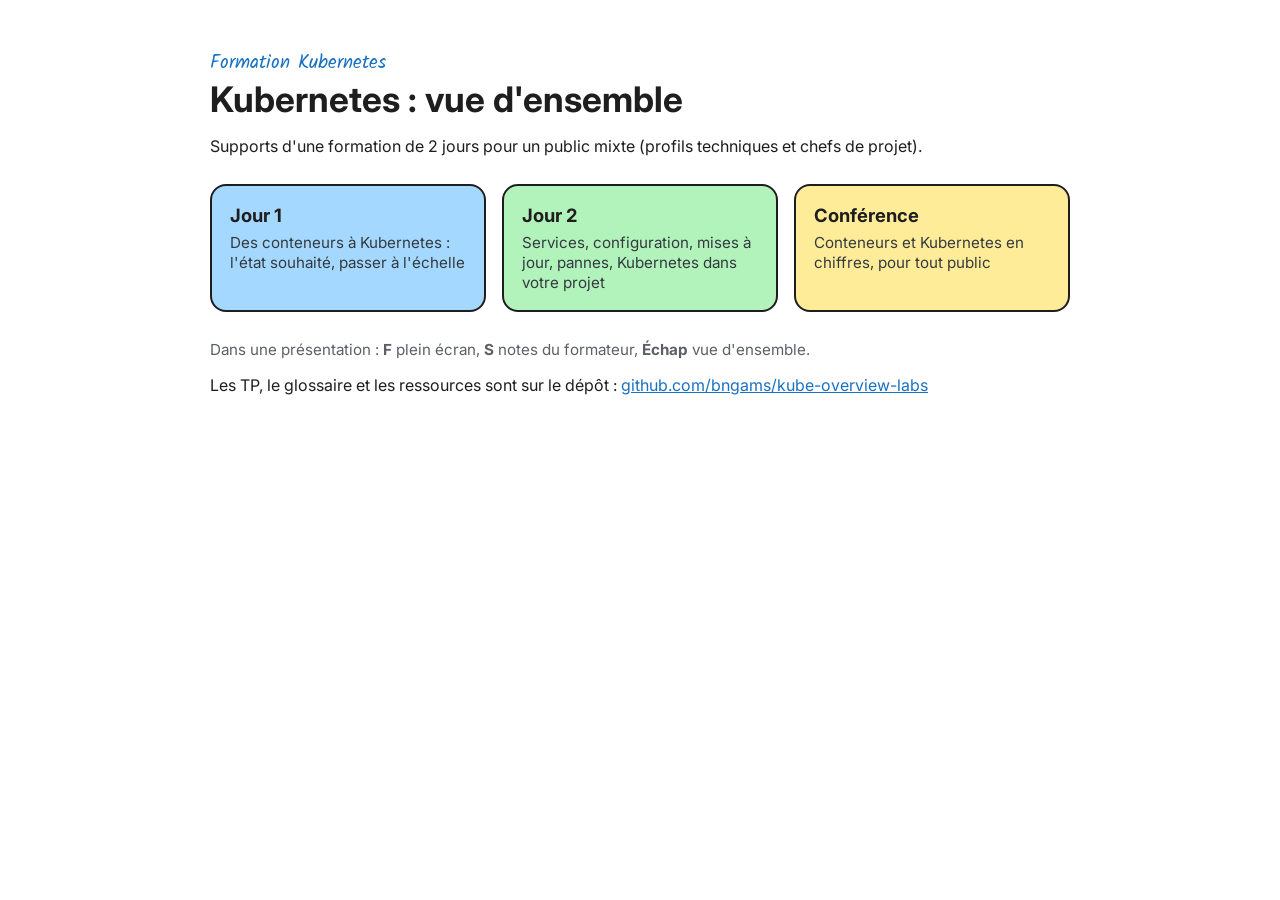
==== index.html @ f557a64d "GitHub Pages : page d'accueil des présentations, .nojekyll Co-Authored-By: Claude Opus 5.5 <noreply@" ====
<!doctype html>
<html lang="fr">
<head>
<meta charset="utf-8">
<meta name="viewport" content="width=device-width, initial-scale=1">
<title>Kubernetes, vue d'ensemble</title>
<link href="https://fonts.googleapis.com/css2?family=Inter:wght@400;700&family=Kalam:wght@400;700&display=swap" rel="stylesheet">
<style>
  :root { --ink:#1e1e1e; --muted:#5c5f66; --accent:#1971c2; --bg:#ffffff; }
  body { margin:0; background:var(--bg); color:var(--ink); font-family:Inter,system-ui,sans-serif; }
  main { max-width:860px; margin:0 auto; padding:48px 16px; }
  h1 { font-size:2.2em; margin:0 0 .2em; }
  .kicker { font-family:Kalam,cursive; color:var(--accent); font-size:1.2em; margin:0; }
  .grid { display:grid; grid-template-columns:repeat(auto-fit,minmax(240px,1fr)); gap:16px; margin:28px 0; }
  a.card { display:block; border:2px solid var(--ink); border-radius:16px; padding:18px; text-decoration:none; color:var(--ink); }
  a.card:hover { transform:translateY(-2px); }
  .blue{background:#a5d8ff}.green{background:#b2f2bb}.yellow{background:#ffec99}
  .card b { display:block; font-size:1.15em; margin-bottom:6px; }
  .card span { color:#343a40; font-size:.95em; }
  p.small { color:var(--muted); font-size:.95em; }
  a { color:var(--accent); }
</style>
</head>
<body>
<main>
  <p class="kicker">Formation Kubernetes</p>
  <h1>Kubernetes : vue d'ensemble</h1>
  <p>Supports d'une formation de 2 jours pour un public mixte (profils techniques et chefs de projet).</p>
  <div class="grid">
    <a class="card blue" href="slides/jour1.html"><b>Jour 1</b><span>Des conteneurs à Kubernetes : l'état souhaité, passer à l'échelle</span></a>
    <a class="card green" href="slides/jour2.html"><b>Jour 2</b><span>Services, configuration, mises à jour, pannes, Kubernetes dans votre projet</span></a>
    <a class="card yellow" href="slides/talk.html"><b>Conférence</b><span>Conteneurs et Kubernetes en chiffres, pour tout public</span></a>
  </div>
  <p class="small">Dans une présentation : <b>F</b> plein écran, <b>S</b> notes du formateur, <b>Échap</b> vue d'ensemble.</p>
  <p>Les TP, le glossaire et les ressources sont sur le dépôt : <a href="https://github.com/bngams/kube-overview-labs">github.com/bngams/kube-overview-labs</a></p>
</main>
</body>
</html>
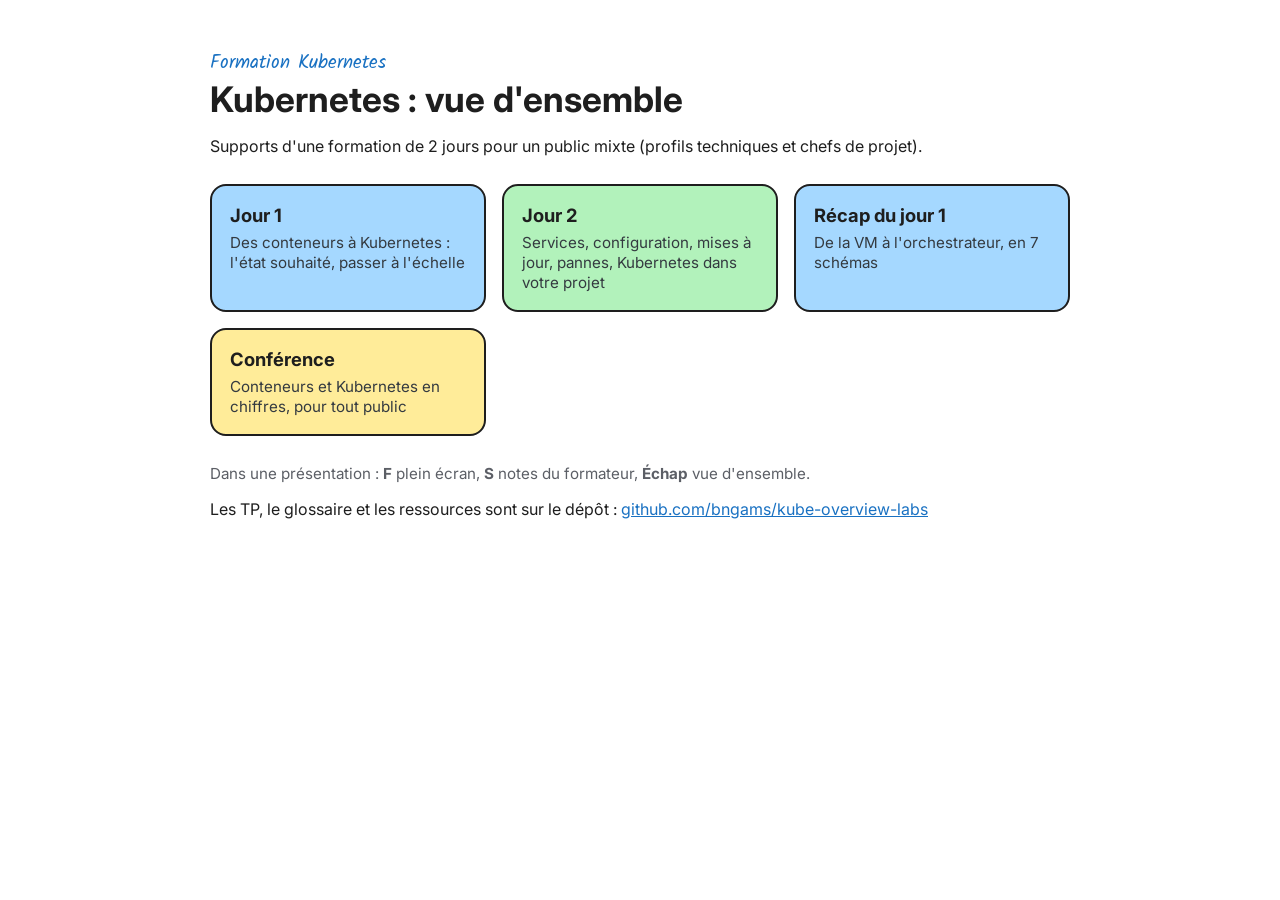
==== commit 99362e53: "Récap J1 : versions SVG (polices intégrées) et page HTML de présentation Co-Authored-By: Claude Opus" ====
--- a/index.html
+++ b/index.html
@@ -29,6 +29,7 @@
   <div class="grid">
     <a class="card blue" href="slides/jour1.html"><b>Jour 1</b><span>Des conteneurs à Kubernetes : l'état souhaité, passer à l'échelle</span></a>
     <a class="card green" href="slides/jour2.html"><b>Jour 2</b><span>Services, configuration, mises à jour, pannes, Kubernetes dans votre projet</span></a>
+    <a class="card blue" href="slides/recap-j1.html"><b>Récap du jour 1</b><span>De la VM à l'orchestrateur, en 7 schémas</span></a>
     <a class="card yellow" href="slides/talk.html"><b>Conférence</b><span>Conteneurs et Kubernetes en chiffres, pour tout public</span></a>
   </div>
   <p class="small">Dans une présentation : <b>F</b> plein écran, <b>S</b> notes du formateur, <b>Échap</b> vue d'ensemble.</p>
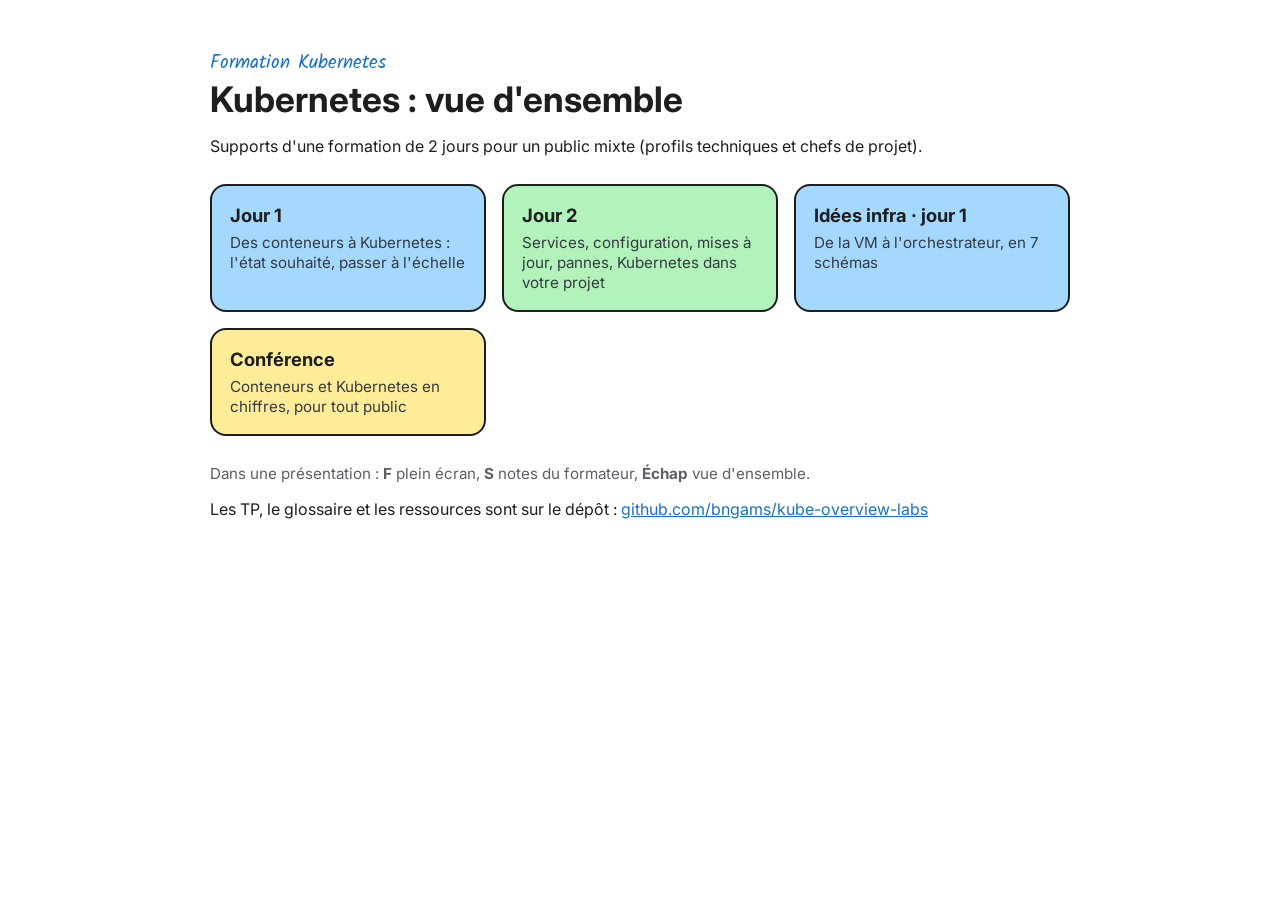
==== commit 37a06485: "Renommage : « Récap J1 » devient « Idées infra J1 » Co-Authored-By: Claude Opus 5.5 <noreply@anthrop" ====
--- a/index.html
+++ b/index.html
@@ -29,7 +29,7 @@
   <div class="grid">
     <a class="card blue" href="slides/jour1.html"><b>Jour 1</b><span>Des conteneurs à Kubernetes : l'état souhaité, passer à l'échelle</span></a>
     <a class="card green" href="slides/jour2.html"><b>Jour 2</b><span>Services, configuration, mises à jour, pannes, Kubernetes dans votre projet</span></a>
-    <a class="card blue" href="slides/recap-j1.html"><b>Récap du jour 1</b><span>De la VM à l'orchestrateur, en 7 schémas</span></a>
+    <a class="card blue" href="slides/idees-infra-j1.html"><b>Idées infra · jour 1</b><span>De la VM à l'orchestrateur, en 7 schémas</span></a>
     <a class="card yellow" href="slides/talk.html"><b>Conférence</b><span>Conteneurs et Kubernetes en chiffres, pour tout public</span></a>
   </div>
   <p class="small">Dans une présentation : <b>F</b> plein écran, <b>S</b> notes du formateur, <b>Échap</b> vue d'ensemble.</p>
